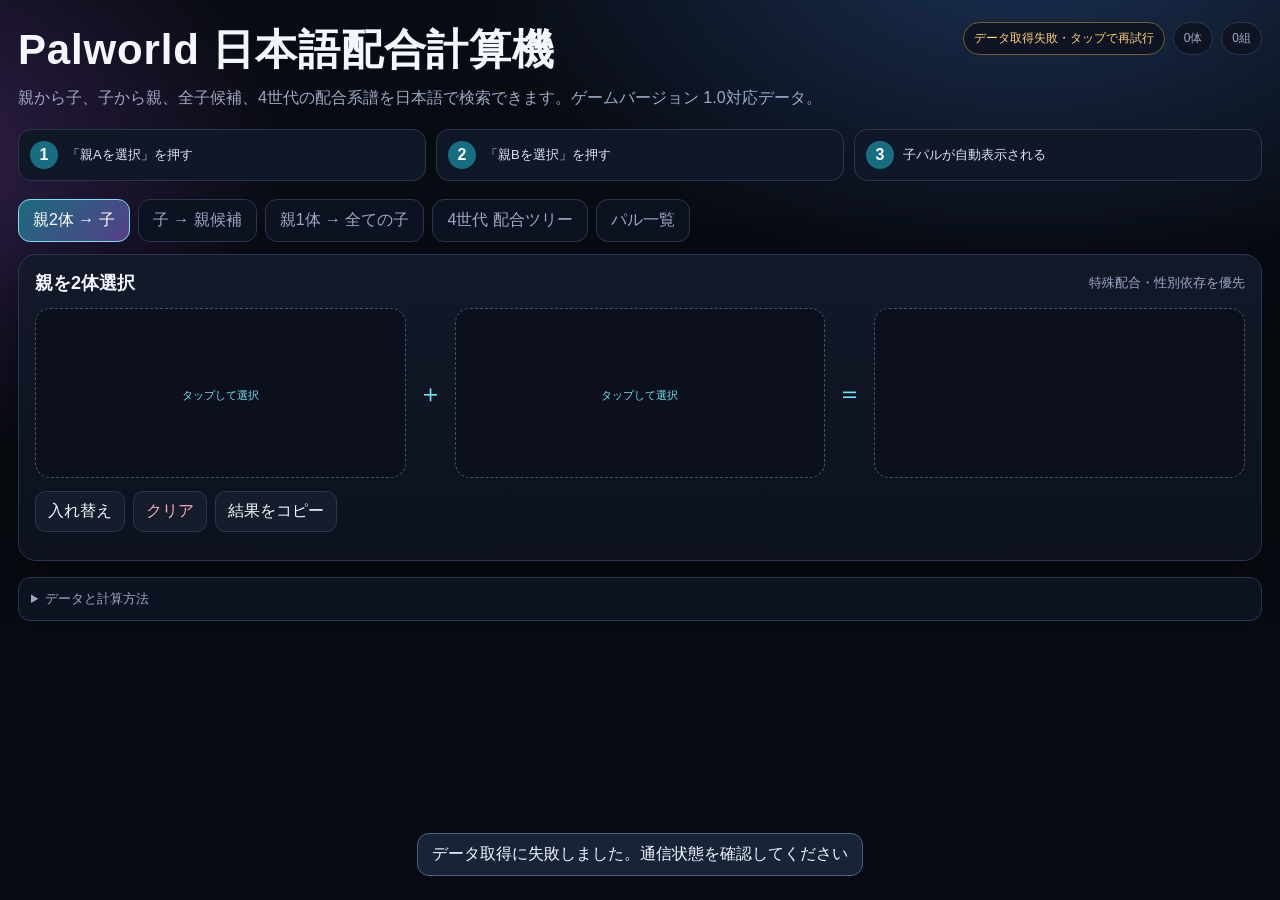
==== palworld/index.html @ c98ac023 "Force icon asset refresh and add image attribution" ====
<!doctype html>
<html lang="ja">
<head>
<meta charset="utf-8">
<meta name="viewport" content="width=device-width,initial-scale=1,viewport-fit=cover">
<meta name="color-scheme" content="dark">
<title>Palworld 日本語配合計算機 1.0</title>
<link rel="stylesheet" href="styles.css?v=20260716-icons1">
</head>
<body>
<div class="app">
<header class="hero">
 <div>
  <h1>Palworld 日本語配合計算機</h1>
  <p class="sub">親から子、子から親、全子候補、4世代の配合系譜を日本語で検索できます。ゲームバージョン 1.0対応データ。</p>
 </div>
 <div class="status">
  <span id="dataStatus" class="badge warn">データ読込中</span>
  <span id="palCount" class="badge">0体</span>
  <span id="comboCount" class="badge">0組</span>
 </div>
</header>
<section class="howto" aria-label="使い方">
  <div><b>1</b><span>「親Aを選択」を押す</span></div>
  <div><b>2</b><span>「親Bを選択」を押す</span></div>
  <div><b>3</b><span>子パルが自動表示される</span></div>
</section>

<nav class="tabs" id="tabs">
 <button data-tab="parents" class="active">親2体 → 子</button>
 <button data-tab="target">子 → 親候補</button>
 <button data-tab="offspring">親1体 → 全ての子</button>
 <button data-tab="tree">4世代 配合ツリー</button>
 <button data-tab="dex">パル一覧</button>
</nav>

<main>
<section id="view-parents" class="view panel">
 <div class="panel-title"><h2>親を2体選択</h2><small>特殊配合・性別依存を優先</small></div>
 <div class="equation">
  <button class="slot" id="parentA"></button><div class="op">＋</div>
  <button class="slot" id="parentB"></button><div class="op">＝</div>
  <div class="slot" id="childSlot"></div>
 </div>
 <div class="actions">
  <button class="action" id="swapParents">入れ替え</button>
  <button class="action danger" id="clearParents">クリア</button>
  <button class="action" id="copyParents">結果をコピー</button>
 </div>
 <div id="parentResults" class="results" style="margin-top:12px"></div>
</section>

<section id="view-target" class="view panel" hidden>
 <div class="panel-title"><h2>作りたいパルから親を逆引き</h2><small id="targetCount"></small></div>
 <div class="control-grid"><button id="targetPick" class="pick-button"></button></div>
 <div class="list-toolbar">
  <input id="targetFilter" placeholder="親の日本語名・英語名・図鑑番号で絞り込み">
  <select id="targetSort"><option value="no">図鑑番号順</option><option value="name">日本語名順</option><option value="power">配合値順</option></select>
 </div>
 <div id="targetResults" class="results"></div>
</section>

<section id="view-offspring" class="view panel" hidden>
 <div class="panel-title"><h2>1体の親から作れる子を一覧表示</h2><small id="offspringCount"></small></div>
 <div class="control-grid"><button id="singleParentPick" class="pick-button"></button></div>
 <div class="list-toolbar">
  <input id="offspringFilter" placeholder="相手または子の名前・番号で絞り込み">
  <select id="offspringSort"><option value="child">子の図鑑番号順</option><option value="partner">相手の図鑑番号順</option><option value="name">子の日本語名順</option></select>
 </div>
 <div id="offspringResults" class="results"></div>
</section>

<section id="view-tree" class="view panel" hidden>
 <div class="panel-title"><h2>4世代 配合系譜</h2><small>ドラッグ移動・ホイール／ピンチ拡大</small></div>
 <div class="tree-toolbar">
  <div class="seg"><button data-orient="result" class="active">結果起点</button><button data-orient="parent">親起点</button></div>
  <button id="treePick" class="action primary">起点パルを選択</button>
  <label>世代 <select id="treeDepth" class="field"><option>1</option><option>2</option><option>3</option><option selected>4</option></select></label>
  <button id="zoomOut" class="action">－</button><button id="zoomReset" class="action">100%</button><button id="zoomIn" class="action">＋</button>
 </div>
 <div class="tree-viewport" id="treeViewport"><div id="treeCanvas" class="tree-canvas"></div></div>
</section>

<section id="view-dex" class="view panel" hidden>
 <div class="panel-title"><h2>パル一覧</h2><small id="dexCount"></small></div>
 <div class="list-toolbar">
  <input id="dexSearch" placeholder="日本語名・英語名・図鑑番号で検索">
  <select id="dexSort"><option value="asc">図鑑番号 昇順</option><option value="desc">図鑑番号 降順</option><option value="jp">日本語名順</option><option value="power">配合値順</option></select>
  <select id="dexVariant"><option value="all">通常・亜種すべて</option><option value="base">通常種のみ</option><option value="variant">亜種のみ</option></select>
  <select id="dexElement"><option value="">全属性</option></select>
  <select id="dexWork"><option value="">全作業適性</option></select>
  <select id="dexWorkLevel"><option value="0">作業Lv指定なし</option><option value="1">Lv.1以上</option><option value="2">Lv.2以上</option><option value="3">Lv.3以上</option><option value="4">Lv.4以上</option><option value="5">Lv.5以上</option></select>
 </div>
 <div id="dexGrid" class="pal-grid"></div>
</section>

<details class="info-box info">
 <summary>データと計算方法</summary>
 <p>通常配合は、両親の配合値の平均に最も近いパルを返します。同種同士は同種、固有配合は通常計算より優先します。クレメーオ／フォレーナの組合せは親の性別で2通りの結果を表示します。</p>
 <p>起動時に2026年7月時点の公開ゲーム抽出データを取得します。取得に失敗した場合は、上部の「データ取得失敗」を押すと再試行できます。検索・計算はブラウザ内で行い、選択内容は外部へ送信しません。</p>
 <p>パル画像：<a href="https://github.com/tylercamp/palcalc/tree/8b7e2f779e47fddae16ddcb973e828ba20c02b80/PalCalc.UI/Resources/Pals" target="_blank" rel="noreferrer">PalCalc Resources/Pals</a>（MIT License）。</p>
</details>
</main>
</div>

<div class="modal" id="pickerModal">
 <div class="dialog" role="dialog" aria-modal="true" aria-label="パルを選択">
  <div class="dialog-head"><input id="pickerSearch" placeholder="日本語名・英語名・図鑑番号"><button id="pickerClose">閉じる</button></div>
  <div class="filters">
   <select id="pickerSort"><option value="asc">図鑑番号 昇順</option><option value="desc">図鑑番号 降順</option><option value="jp">日本語名順</option></select>
   <select id="pickerVariant"><option value="all">すべて</option><option value="base">通常種</option><option value="variant">亜種</option></select>
   <select id="pickerElement"><option value="">全属性</option></select>
   <select id="pickerWork"><option value="">全作業</option></select>
   <select id="pickerLevel"><option value="0">作業Lv指定なし</option><option value="1">Lv.1+</option><option value="2">Lv.2+</option><option value="3">Lv.3+</option><option value="4">Lv.4+</option><option value="5">Lv.5+</option></select>
  </div>
  <div id="pickerList" class="picker-list"></div>
 </div>
</div>
<div id="toast" class="toast"></div>

<script src="data.js?v=20260716-icons1" defer></script>
<script src="render.js?v=20260716-icons1" defer></script>
<script src="picker-tree.js?v=20260716-icons1" defer></script>
<script src="events.js?v=20260716-icons1" defer></script>
</body>
</html>
---- palworld/styles.css ----
:root{
  --bg:#080b12;--panel:#111624;--panel2:#171d2e;--line:#2b3550;
  --text:#f4f7ff;--muted:#9ca9c5;--accent:#75e4ff;--accent2:#a98cff;
  --good:#70e6a2;--warn:#ffd176;--bad:#ff7d96;--shadow:0 18px 50px #0007;
}
*{box-sizing:border-box}
html,body{margin:0;min-height:100%;background:
 radial-gradient(900px 540px at 80% -10%,#1b3155 0,#080b1200 62%),
 radial-gradient(700px 500px at -10% 25%,#352050 0,#080b1200 60%),var(--bg);
 color:var(--text);font-family:-apple-system,BlinkMacSystemFont,"Segoe UI","Noto Sans JP",sans-serif}
button,input,select{font:inherit}
button{cursor:pointer}
a{color:var(--accent)}
.app{max-width:1480px;margin:auto;padding:18px}
header.hero{display:flex;justify-content:space-between;align-items:flex-start;gap:18px;margin:4px 0 18px}
h1{font-size:clamp(24px,4vw,42px);margin:0;letter-spacing:.02em}
.sub{margin:7px 0 0;color:var(--muted);line-height:1.65}
.status{display:flex;gap:8px;flex-wrap:wrap;justify-content:flex-end}
.badge{border:1px solid var(--line);background:#0e1421;border-radius:999px;padding:7px 10px;color:var(--muted);font-size:12px}
.badge.ok{color:var(--good);border-color:#2f7655}.badge.warn{color:var(--warn);border-color:#755e2e}
.tabs{display:flex;gap:8px;overflow:auto;padding:4px 0 12px}
.tabs button,.seg button{white-space:nowrap;border:1px solid var(--line);background:#0d1220;color:var(--muted);border-radius:12px;padding:10px 14px}
.tabs button.active,.seg button.active{background:linear-gradient(135deg,#1c6b7d,#563f88);color:white;border-color:#7bdff0}
.panel{background:linear-gradient(180deg,#131a2aeb,#0d121feb);border:1px solid var(--line);border-radius:18px;padding:16px;box-shadow:var(--shadow);margin-bottom:16px}
.panel-title{display:flex;align-items:center;justify-content:space-between;gap:12px;margin-bottom:13px}
.panel-title h2{font-size:18px;margin:0}.panel-title small{color:var(--muted)}
.equation{display:grid;grid-template-columns:1fr auto 1fr auto 1fr;gap:12px;align-items:stretch}
.op{font-size:25px;color:var(--accent);align-self:center}
.slot{min-height:170px;border:1px dashed #455273;background:#0b101c;border-radius:15px;padding:15px;display:flex;flex-direction:column;align-items:center;justify-content:center;text-align:center;gap:7px}
button.slot{color:var(--text);width:100%}
.slot:hover{border-color:var(--accent);background:#111b2b}
.palmark{width:88px;height:88px;border-radius:20px;display:grid;place-items:center;overflow:hidden;position:relative;flex:0 0 auto;font-weight:800;font-size:18px;background:radial-gradient(circle at 50% 38%,#33415f,#111827 72%);border:1px solid #ffffff2b;box-shadow:0 8px 22px #0007}
.palmark.sm{width:64px;height:64px;border-radius:16px;font-size:12px}
.palmark img{width:100%;height:100%;object-fit:contain;display:block;padding:4px;filter:drop-shadow(0 5px 8px #0008)}
.palmark.sm img{padding:3px}
.palmark-fallback{width:100%;height:100%;place-items:center;background:linear-gradient(135deg,#226d83,#5e4087)}
.palmark-fallback:not([hidden]){display:grid}
.palmark.placeholder .palmark-fallback{display:grid}
.jpname{font-size:18px;font-weight:750}.enname{font-size:12px;color:var(--muted)}.no{font-size:12px;color:#c7d5f4}
.actions{display:flex;gap:8px;flex-wrap:wrap;margin-top:13px}
.action{border:1px solid var(--line);background:#151c2c;color:var(--text);border-radius:10px;padding:9px 12px}
.action.primary{background:#176d81;border-color:#55cbe1}.action.danger{color:#ffafbd}
.results{display:grid;gap:9px}
.result-row{display:grid;grid-template-columns:minmax(0,1fr) auto minmax(0,1fr) auto minmax(0,1fr);align-items:center;gap:8px;border:1px solid #29334b;background:#0d1320;border-radius:13px;padding:10px}
.pal-inline{display:flex;align-items:center;gap:10px;min-width:0}
.pal-inline strong{overflow:hidden;text-overflow:ellipsis;white-space:nowrap}
.arrow{color:var(--accent);font-weight:900}
.note{font-size:12px;color:var(--warn);grid-column:1/-1}
.empty{padding:24px;text-align:center;color:var(--muted);border:1px dashed var(--line);border-radius:12px}
.control-grid{display:grid;grid-template-columns:repeat(2,minmax(0,1fr));gap:12px}
.pick-button{width:100%;border:1px solid var(--line);background:#0d1320;color:var(--text);border-radius:13px;padding:12px;display:flex;align-items:center;gap:11px;text-align:left}
.pick-button:hover{border-color:var(--accent)}
.pick-button .grow{flex:1;min-width:0}.pick-button strong,.pick-button small{display:block;overflow:hidden;text-overflow:ellipsis;white-space:nowrap}.pick-button small{color:var(--muted)}
.list-toolbar{display:flex;gap:8px;align-items:center;flex-wrap:wrap;margin:12px 0}
.list-toolbar input,.list-toolbar select,.field{border:1px solid var(--line);background:#0a101b;color:var(--text);border-radius:10px;padding:10px}
.list-toolbar input{flex:1;min-width:180px}
.counter{color:var(--muted);font-size:13px}
.tree-toolbar{display:flex;align-items:center;gap:9px;flex-wrap:wrap;margin-bottom:10px}
.tree-viewport{height:620px;border:1px solid var(--line);border-radius:14px;background:
 linear-gradient(#18203555 1px,transparent 1px),linear-gradient(90deg,#18203555 1px,transparent 1px),#090e18;
 background-size:32px 32px;overflow:hidden;touch-action:none;position:relative}
.tree-canvas{position:absolute;left:50%;top:30px;transform-origin:0 0;min-width:max-content}
.tree-level{display:flex;justify-content:center;align-items:flex-start;gap:16px}
.tree-branch{display:flex;flex-direction:column;align-items:center;gap:12px}
.tree-children{display:flex;gap:16px;align-items:flex-start;position:relative}
.tree-children:before{content:"";position:absolute;left:25%;right:25%;top:-7px;border-top:1px solid #506080}
.tree-node{width:205px;border:1px solid #34415e;background:#111827ed;border-radius:13px;padding:9px;box-shadow:0 8px 22px #0008}
.tree-node .pal-inline{justify-content:center}
.tree-node .palmark.sm{width:54px;height:54px;border-radius:14px}
.tree-node .combo-nav{display:flex;justify-content:center;align-items:center;gap:5px;margin-top:7px}
.tree-node .combo-nav button{border:1px solid var(--line);background:#0a101b;color:white;border-radius:7px;padding:3px 7px}
.tree-node .combo-nav span{font-size:11px;color:var(--muted)}
.tree-edge{height:15px;border-left:1px solid #506080}
.pal-grid{display:grid;grid-template-columns:repeat(auto-fill,minmax(250px,1fr));gap:9px}
.pal-card{border:1px solid var(--line);background:#0d1320;border-radius:13px;padding:12px;display:flex;align-items:center;gap:12px;min-height:94px}
.tags{display:flex;gap:5px;flex-wrap:wrap;margin-top:5px}.tag{font-size:10px;padding:3px 6px;border-radius:999px;border:1px solid #3b4968;color:#b8c5e0}
.modal{position:fixed;inset:0;background:#000b;z-index:50;display:none;align-items:flex-end;justify-content:center;padding:12px}
.modal.open{display:flex}
.dialog{width:min(960px,100%);height:min(88vh,820px);background:#101624;border:1px solid #40506f;border-radius:20px;box-shadow:0 30px 90px #000;display:flex;flex-direction:column;overflow:hidden}
.dialog-head{padding:14px;border-bottom:1px solid var(--line);display:flex;gap:8px;align-items:center}
.dialog-head input{flex:1;border:1px solid var(--line);background:#080d17;color:white;border-radius:11px;padding:11px}
.dialog-head button{border:1px solid var(--line);background:#151d2d;color:white;border-radius:10px;padding:10px 13px}
.filters{padding:10px 14px;border-bottom:1px solid var(--line);display:grid;grid-template-columns:repeat(5,minmax(120px,1fr));gap:8px}
.filters select{border:1px solid var(--line);background:#0a101b;color:white;border-radius:9px;padding:8px}
.picker-list{overflow:auto;padding:10px;display:grid;grid-template-columns:repeat(auto-fill,minmax(230px,1fr));gap:7px}
.picker-item{border:1px solid #2c3750;background:#0c121e;color:white;border-radius:11px;padding:9px;display:flex;gap:10px;align-items:center;text-align:left;min-height:82px}
.picker-item:hover{border-color:var(--accent)}
.picker-item .palmark.sm{width:58px;height:58px}
.toast{position:fixed;left:50%;bottom:24px;transform:translateX(-50%) translateY(80px);opacity:0;z-index:100;background:#172337;border:1px solid #4d6386;border-radius:12px;padding:10px 14px;transition:.25s}
.toast.show{transform:translateX(-50%) translateY(0);opacity:1}
.info{color:var(--muted);font-size:13px;line-height:1.7}
details.info-box{border:1px solid var(--line);border-radius:12px;padding:10px 12px;background:#0d1320}
@media(max-width:800px){
 .app{padding:10px}.hero{flex-direction:column}.status{justify-content:flex-start}
 .equation{grid-template-columns:1fr}.op{transform:rotate(90deg);justify-self:center}
 .slot{min-height:150px}.control-grid{grid-template-columns:1fr}
 .result-row{grid-template-columns:1fr}.arrow{text-align:center}.note{grid-column:auto}
 .filters{grid-template-columns:1fr 1fr}.tree-viewport{height:540px}
 .pal-grid{grid-template-columns:1fr}.pal-card .palmark.sm{width:72px;height:72px}
}

.howto{display:grid;grid-template-columns:repeat(3,1fr);gap:10px;margin:0 0 14px}.howto>div{display:flex;align-items:center;gap:9px;background:#101827;border:1px solid var(--line);border-radius:13px;padding:11px}.howto b{width:28px;height:28px;border-radius:50%;display:grid;place-items:center;background:#176d81;color:white}.howto span{font-size:13px;color:#dbe5fa}@media(max-width:700px){.howto{grid-template-columns:1fr}}
.slot::after{content:"タップして選択";display:block;margin-top:4px;font-size:11px;color:var(--accent)}.slot#childSlot::after{content:""}
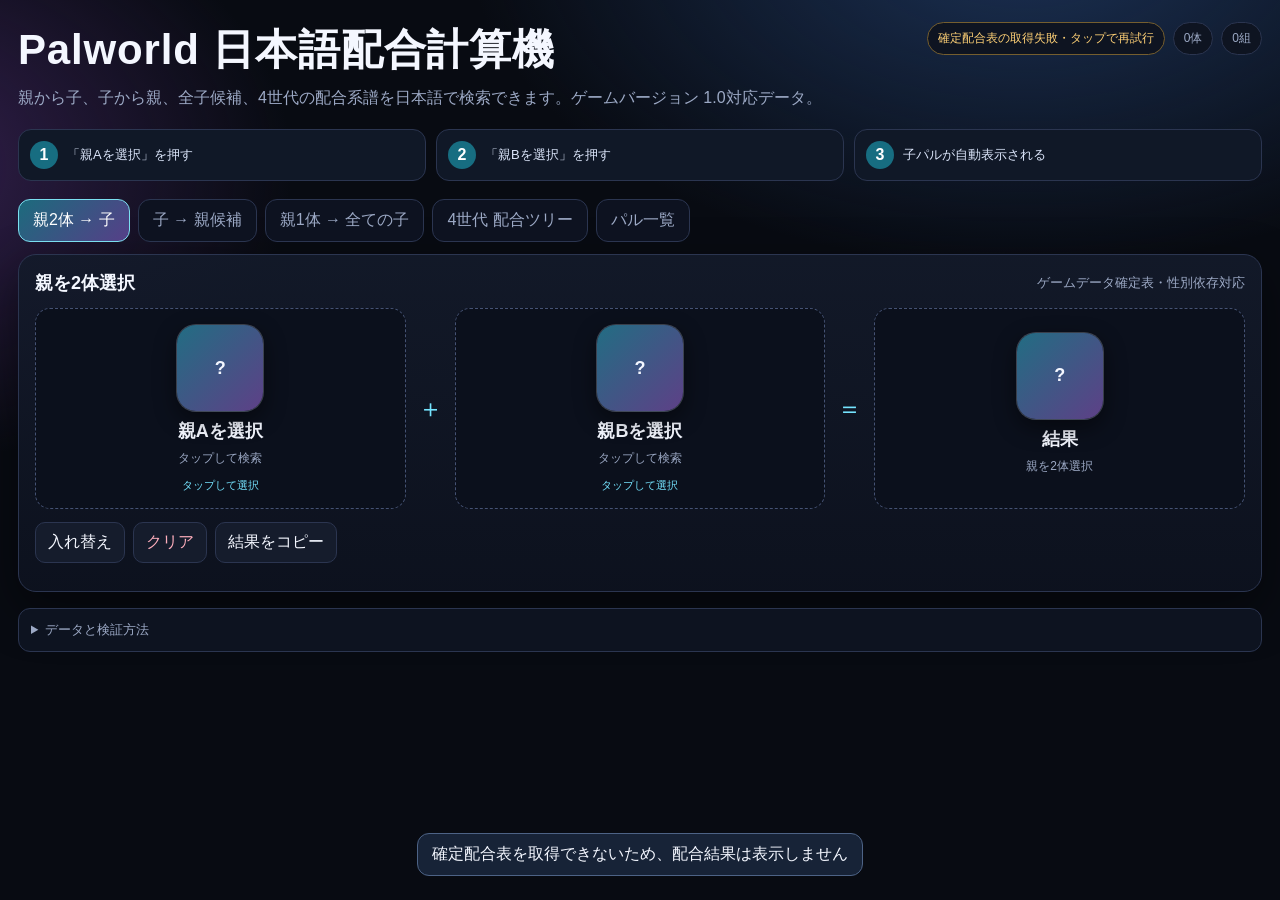
==== commit 3631b742: "Load authoritative breeding table and document validation" ====
--- a/palworld/index.html
+++ b/palworld/index.html
@@ -15,12 +15,12 @@
   <p class="sub">親から子、子から親、全子候補、4世代の配合系譜を日本語で検索できます。ゲームバージョン 1.0対応データ。</p>
  </div>
  <div class="status">
-  <span id="dataStatus" class="badge warn">データ読込中</span>
+  <span id="dataStatus" class="badge warn">確定配合表を読込中</span>
   <span id="palCount" class="badge">0体</span>
   <span id="comboCount" class="badge">0組</span>
  </div>
 </header>
-<section class="howto" aria-label="使い方">
+<section class="howto" aria-label="選択中機能の使い方" aria-live="polite">
   <div><b>1</b><span>「親Aを選択」を押す</span></div>
   <div><b>2</b><span>「親Bを選択」を押す</span></div>
   <div><b>3</b><span>子パルが自動表示される</span></div>
@@ -36,7 +36,7 @@
 
 <main>
 <section id="view-parents" class="view panel">
- <div class="panel-title"><h2>親を2体選択</h2><small>特殊配合・性別依存を優先</small></div>
+ <div class="panel-title"><h2>親を2体選択</h2><small>ゲームデータ確定表・性別依存対応</small></div>
  <div class="equation">
   <button class="slot" id="parentA"></button><div class="op">＋</div>
   <button class="slot" id="parentB"></button><div class="op">＝</div>
@@ -95,10 +95,10 @@
 </section>
 
 <details class="info-box info">
- <summary>データと計算方法</summary>
- <p>通常配合は、両親の配合値の平均に最も近いパルを返します。同種同士は同種、固有配合は通常計算より優先します。クレメーオ／フォレーナの組合せは親の性別で2通りの結果を表示します。</p>
- <p>起動時に2026年7月時点の公開ゲーム抽出データを取得します。取得に失敗した場合は、上部の「データ取得失敗」を押すと再試行できます。検索・計算はブラウザ内で行い、選択内容は外部へ送信しません。</p>
- <p>パル画像：<a href="https://github.com/tylercamp/palcalc/tree/8b7e2f779e47fddae16ddcb973e828ba20c02b80/PalCalc.UI/Resources/Pals" target="_blank" rel="noreferrer">PalCalc Resources/Pals</a>（MIT License）。</p>
+ <summary>データと検証方法</summary>
+ <p>配合結果は平均値から推測せず、PalCalcがPalworld 1.0のゲームデータから生成した全配合表をそのまま参照します。起動時に288体の全41,616ペアが揃っているか検査し、1組でも欠けている場合は配合結果を表示しません。</p>
+ <p>性別によって結果が変わる組合せは、該当する性別条件と2通りの結果を表示します。検索・並べ替え・ツリー構築はブラウザ内で行い、選択内容は外部へ送信しません。</p>
+ <p>配合表：<a href="https://github.com/tylercamp/palcalc/blob/8b7e2f779e47fddae16ddcb973e828ba20c02b80/PalCalc.Model/breeding.json" target="_blank" rel="noreferrer">PalCalc breeding.json</a>。パル画像：<a href="https://github.com/tylercamp/palcalc/tree/8b7e2f779e47fddae16ddcb973e828ba20c02b80/PalCalc.UI/Resources/Pals" target="_blank" rel="noreferrer">PalCalc Resources/Pals</a>（MIT License）。</p>
 </details>
 </main>
 </div>
@@ -118,9 +118,9 @@
 </div>
 <div id="toast" class="toast"></div>
 
-<script src="data.js?v=20260716-icons1" defer></script>
+<script src="data.js?v=20260716-authoritative1" defer></script>
 <script src="render.js?v=20260716-icons1" defer></script>
 <script src="picker-tree.js?v=20260716-icons1" defer></script>
-<script src="events.js?v=20260716-icons1" defer></script>
+<script src="events.js?v=20260716-howto1" defer></script>
 </body>
 </html>
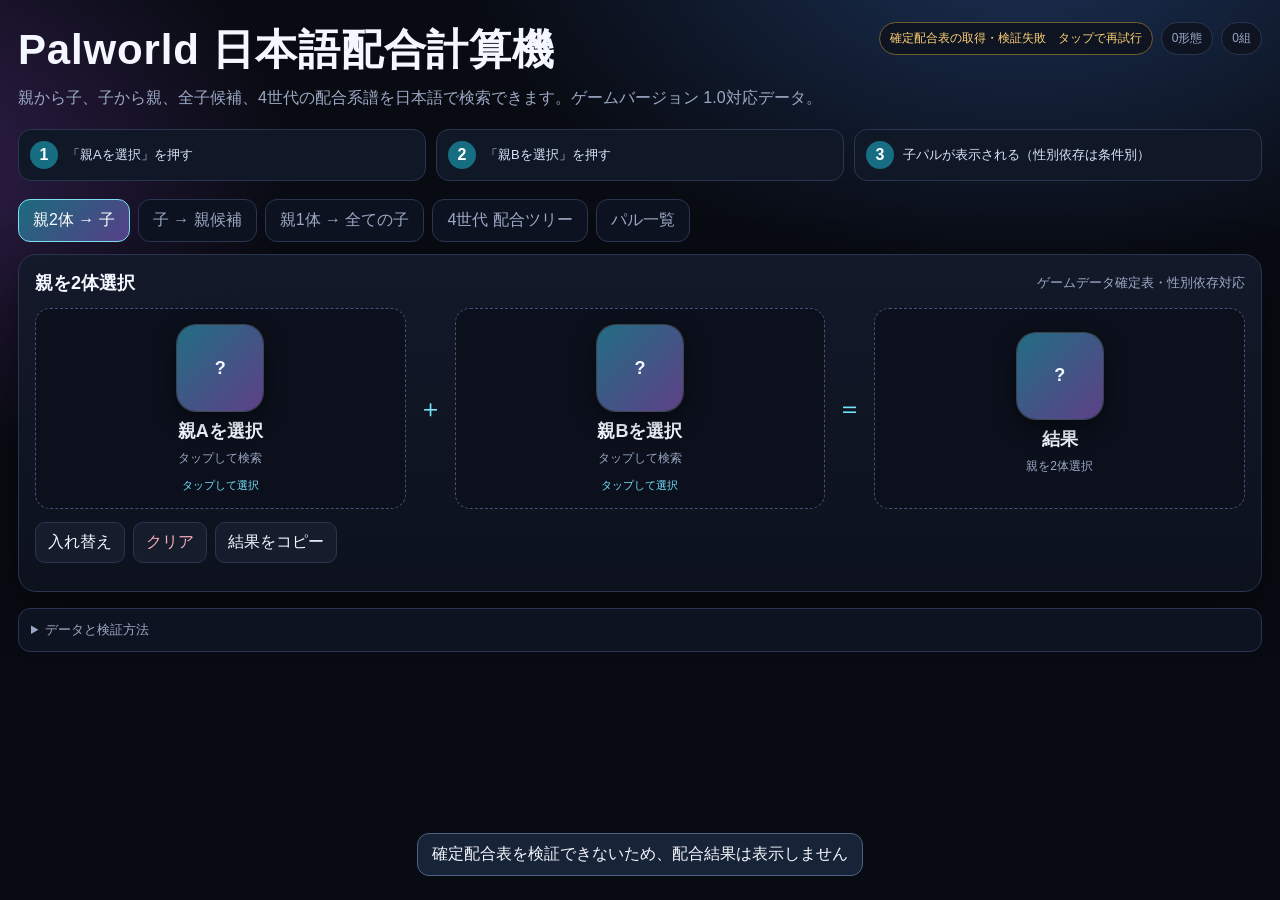
==== commit 5d4fbe88: "Clarify audited data scope and refresh assets" ====
--- a/palworld/index.html
+++ b/palworld/index.html
@@ -5,7 +5,7 @@
 <meta name="viewport" content="width=device-width,initial-scale=1,viewport-fit=cover">
 <meta name="color-scheme" content="dark">
 <title>Palworld 日本語配合計算機 1.0</title>
-<link rel="stylesheet" href="styles.css?v=20260716-icons1">
+<link rel="stylesheet" href="styles.css?v=20260716-auditfix1">
 </head>
 <body>
 <div class="app">
@@ -16,14 +16,14 @@
  </div>
  <div class="status">
   <span id="dataStatus" class="badge warn">確定配合表を読込中</span>
-  <span id="palCount" class="badge">0体</span>
+  <span id="palCount" class="badge">0形態</span>
   <span id="comboCount" class="badge">0組</span>
  </div>
 </header>
 <section class="howto" aria-label="選択中機能の使い方" aria-live="polite">
   <div><b>1</b><span>「親Aを選択」を押す</span></div>
   <div><b>2</b><span>「親Bを選択」を押す</span></div>
-  <div><b>3</b><span>子パルが自動表示される</span></div>
+  <div><b>3</b><span>子パルが表示される（性別依存は条件別）</span></div>
 </section>
 
 <nav class="tabs" id="tabs">
@@ -96,8 +96,8 @@
 
 <details class="info-box info">
  <summary>データと検証方法</summary>
- <p>配合結果は平均値から推測せず、PalCalcがPalworld 1.0のゲームデータから生成した全配合表をそのまま参照します。起動時に288体の全41,616ペアが揃っているか検査し、1組でも欠けている場合は配合結果を表示しません。</p>
- <p>性別によって結果が変わる組合せは、該当する性別条件と2通りの結果を表示します。検索・並べ替え・ツリー構築はブラウザ内で行い、選択内容は外部へ送信しません。</p>
+ <p>配合結果は平均値から推測せず、PalCalcがPalworld 1.0のゲームデータから生成した全配合表をそのまま参照します。図鑑対象287パルに花付きナエモチを別形態として加えた288形態について、全41,616ペアが揃っているか検査します。</p>
+ <p>配合結果、逆引き表、親1体からの全子一覧を相互検証し、欠落・重複・不正な性別条件が1件でもあれば配合機能を停止します。性別によって結果が変わる組合せは、代表1体ではなく条件別の全結果を表示します。</p>
  <p>配合表：<a href="https://github.com/tylercamp/palcalc/blob/8b7e2f779e47fddae16ddcb973e828ba20c02b80/PalCalc.Model/breeding.json" target="_blank" rel="noreferrer">PalCalc breeding.json</a>。パル画像：<a href="https://github.com/tylercamp/palcalc/tree/8b7e2f779e47fddae16ddcb973e828ba20c02b80/PalCalc.UI/Resources/Pals" target="_blank" rel="noreferrer">PalCalc Resources/Pals</a>（MIT License）。</p>
 </details>
 </main>
@@ -118,9 +118,9 @@
 </div>
 <div id="toast" class="toast"></div>
 
-<script src="data.js?v=20260716-authoritative1" defer></script>
-<script src="render.js?v=20260716-icons1" defer></script>
-<script src="picker-tree.js?v=20260716-icons1" defer></script>
-<script src="events.js?v=20260716-howto1" defer></script>
+<script src="data.js?v=20260716-auditfix1" defer></script>
+<script src="render.js?v=20260716-auditfix1" defer></script>
+<script src="picker-tree.js?v=20260716-auditfix1" defer></script>
+<script src="events.js?v=20260716-auditfix1" defer></script>
 </body>
-</html>+</html>
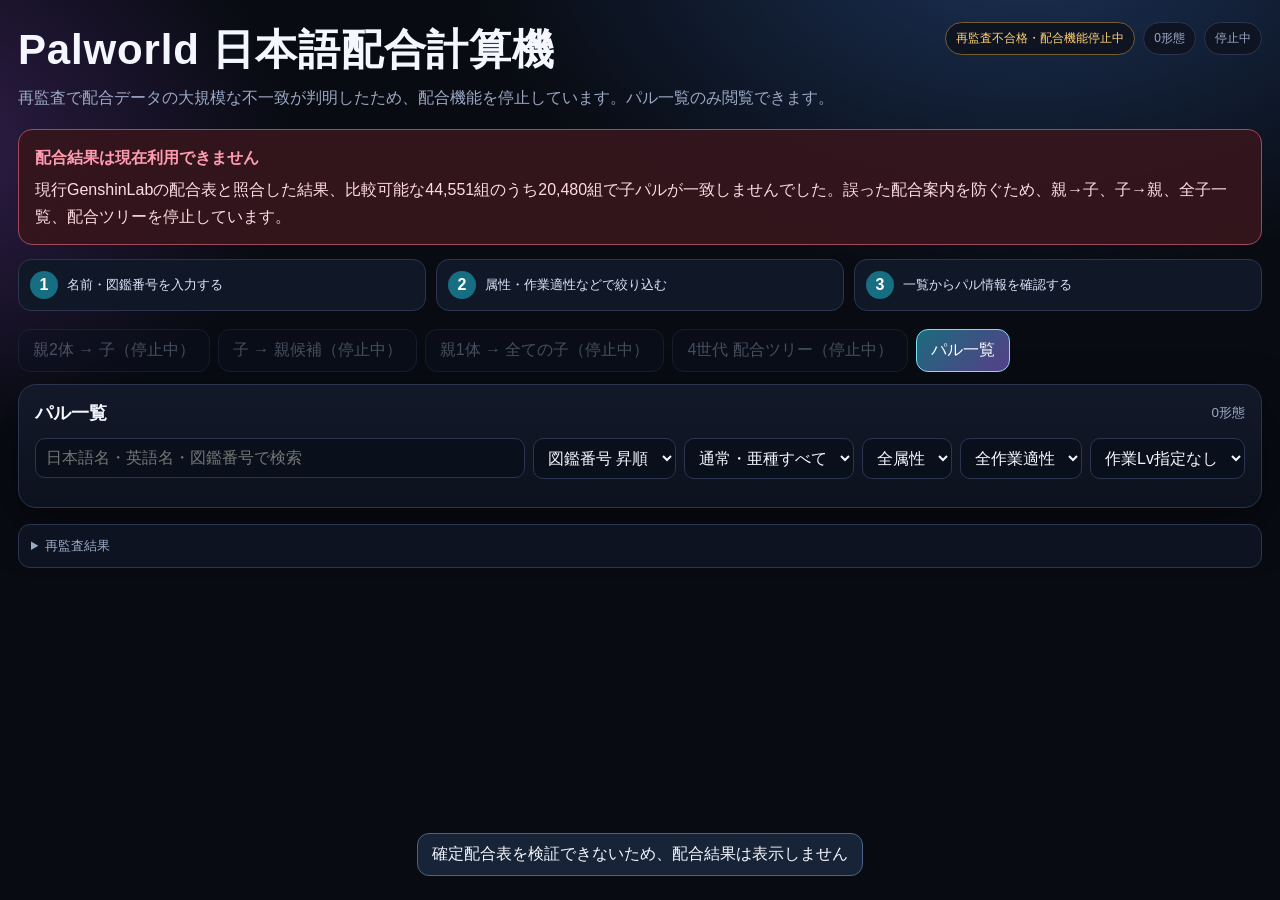
==== commit 49c2880b: "Fail closed after adversarial breeding audit" ====
--- a/palworld/index.html
+++ b/palworld/index.html
@@ -5,83 +5,71 @@
 <meta name="viewport" content="width=device-width,initial-scale=1,viewport-fit=cover">
 <meta name="color-scheme" content="dark">
 <title>Palworld 日本語配合計算機 1.0</title>
-<link rel="stylesheet" href="styles.css?v=20260716-auditfix1">
+<link rel="stylesheet" href="styles.css?v=20260716-auditblocked1">
+<style>
+.audit-stop{margin:0 0 14px;padding:14px 16px;border:1px solid #a6485c;border-radius:14px;background:#35151ded;color:#ffdce3;line-height:1.7}.audit-stop strong{display:block;margin-bottom:4px;color:#ff9caf}.tabs button:disabled{cursor:not-allowed;opacity:.42}.breeding-stopped{display:none!important}
+</style>
 </head>
 <body>
 <div class="app">
 <header class="hero">
  <div>
   <h1>Palworld 日本語配合計算機</h1>
-  <p class="sub">親から子、子から親、全子候補、4世代の配合系譜を日本語で検索できます。ゲームバージョン 1.0対応データ。</p>
+  <p class="sub">再監査で配合データの大規模な不一致が判明したため、配合機能を停止しています。パル一覧のみ閲覧できます。</p>
  </div>
  <div class="status">
-  <span id="dataStatus" class="badge warn">確定配合表を読込中</span>
+  <span id="dataStatus" class="badge warn">再監査不合格・配合機能停止中</span>
   <span id="palCount" class="badge">0形態</span>
-  <span id="comboCount" class="badge">0組</span>
+  <span id="comboCount" class="badge">停止中</span>
  </div>
 </header>
+<section class="audit-stop" role="alert">
+ <strong>配合結果は現在利用できません</strong>
+ 現行GenshinLabの配合表と照合した結果、比較可能な44,551組のうち20,480組で子パルが一致しませんでした。誤った配合案内を防ぐため、親→子、子→親、全子一覧、配合ツリーを停止しています。
+</section>
 <section class="howto" aria-label="選択中機能の使い方" aria-live="polite">
-  <div><b>1</b><span>「親Aを選択」を押す</span></div>
-  <div><b>2</b><span>「親Bを選択」を押す</span></div>
-  <div><b>3</b><span>子パルが表示される（性別依存は条件別）</span></div>
+  <div><b>1</b><span>名前・図鑑番号を入力する</span></div>
+  <div><b>2</b><span>属性・作業適性などで絞り込む</span></div>
+  <div><b>3</b><span>一覧からパル情報を確認する</span></div>
 </section>
 
 <nav class="tabs" id="tabs">
- <button data-tab="parents" class="active">親2体 → 子</button>
- <button data-tab="target">子 → 親候補</button>
- <button data-tab="offspring">親1体 → 全ての子</button>
- <button data-tab="tree">4世代 配合ツリー</button>
- <button data-tab="dex">パル一覧</button>
+ <button data-tab="parents" disabled>親2体 → 子（停止中）</button>
+ <button data-tab="target" disabled>子 → 親候補（停止中）</button>
+ <button data-tab="offspring" disabled>親1体 → 全ての子（停止中）</button>
+ <button data-tab="tree" disabled>4世代 配合ツリー（停止中）</button>
+ <button data-tab="dex" class="active">パル一覧</button>
 </nav>
 
 <main>
-<section id="view-parents" class="view panel">
- <div class="panel-title"><h2>親を2体選択</h2><small>ゲームデータ確定表・性別依存対応</small></div>
- <div class="equation">
-  <button class="slot" id="parentA"></button><div class="op">＋</div>
-  <button class="slot" id="parentB"></button><div class="op">＝</div>
-  <div class="slot" id="childSlot"></div>
- </div>
- <div class="actions">
-  <button class="action" id="swapParents">入れ替え</button>
-  <button class="action danger" id="clearParents">クリア</button>
-  <button class="action" id="copyParents">結果をコピー</button>
- </div>
+<section id="view-parents" class="view panel breeding-stopped" hidden>
+ <div class="panel-title"><h2>親を2体選択</h2></div>
+ <div class="equation"><button class="slot" id="parentA"></button><div class="op">＋</div><button class="slot" id="parentB"></button><div class="op">＝</div><div class="slot" id="childSlot"></div></div>
+ <div class="actions"><button class="action" id="swapParents">入れ替え</button><button class="action danger" id="clearParents">クリア</button><button class="action" id="copyParents">結果をコピー</button></div>
  <div id="parentResults" class="results" style="margin-top:12px"></div>
 </section>
 
-<section id="view-target" class="view panel" hidden>
+<section id="view-target" class="view panel breeding-stopped" hidden>
  <div class="panel-title"><h2>作りたいパルから親を逆引き</h2><small id="targetCount"></small></div>
  <div class="control-grid"><button id="targetPick" class="pick-button"></button></div>
- <div class="list-toolbar">
-  <input id="targetFilter" placeholder="親の日本語名・英語名・図鑑番号で絞り込み">
-  <select id="targetSort"><option value="no">図鑑番号順</option><option value="name">日本語名順</option><option value="power">配合値順</option></select>
- </div>
+ <div class="list-toolbar"><input id="targetFilter" placeholder="親の日本語名・英語名・図鑑番号で絞り込み"><select id="targetSort"><option value="no">図鑑番号順</option><option value="name">日本語名順</option><option value="power">配合値順</option></select></div>
  <div id="targetResults" class="results"></div>
 </section>
 
-<section id="view-offspring" class="view panel" hidden>
+<section id="view-offspring" class="view panel breeding-stopped" hidden>
  <div class="panel-title"><h2>1体の親から作れる子を一覧表示</h2><small id="offspringCount"></small></div>
  <div class="control-grid"><button id="singleParentPick" class="pick-button"></button></div>
- <div class="list-toolbar">
-  <input id="offspringFilter" placeholder="相手または子の名前・番号で絞り込み">
-  <select id="offspringSort"><option value="child">子の図鑑番号順</option><option value="partner">相手の図鑑番号順</option><option value="name">子の日本語名順</option></select>
- </div>
+ <div class="list-toolbar"><input id="offspringFilter" placeholder="相手または子の名前・番号で絞り込み"><select id="offspringSort"><option value="child">子の図鑑番号順</option><option value="partner">相手の図鑑番号順</option><option value="name">子の日本語名順</option></select></div>
  <div id="offspringResults" class="results"></div>
 </section>
 
-<section id="view-tree" class="view panel" hidden>
- <div class="panel-title"><h2>4世代 配合系譜</h2><small>ドラッグ移動・ホイール／ピンチ拡大</small></div>
- <div class="tree-toolbar">
-  <div class="seg"><button data-orient="result" class="active">結果起点</button><button data-orient="parent">親起点</button></div>
-  <button id="treePick" class="action primary">起点パルを選択</button>
-  <label>世代 <select id="treeDepth" class="field"><option>1</option><option>2</option><option>3</option><option selected>4</option></select></label>
-  <button id="zoomOut" class="action">－</button><button id="zoomReset" class="action">100%</button><button id="zoomIn" class="action">＋</button>
- </div>
+<section id="view-tree" class="view panel breeding-stopped" hidden>
+ <div class="panel-title"><h2>4世代 配合系譜</h2></div>
+ <div class="tree-toolbar"><div class="seg"><button data-orient="result" class="active">結果起点</button><button data-orient="parent">親起点</button></div><button id="treePick" class="action primary">起点パルを選択</button><label>世代 <select id="treeDepth" class="field"><option>1</option><option>2</option><option>3</option><option selected>4</option></select></label><button id="zoomOut" class="action">－</button><button id="zoomReset" class="action">100%</button><button id="zoomIn" class="action">＋</button></div>
  <div class="tree-viewport" id="treeViewport"><div id="treeCanvas" class="tree-canvas"></div></div>
 </section>
 
-<section id="view-dex" class="view panel" hidden>
+<section id="view-dex" class="view panel">
  <div class="panel-title"><h2>パル一覧</h2><small id="dexCount"></small></div>
  <div class="list-toolbar">
   <input id="dexSearch" placeholder="日本語名・英語名・図鑑番号で検索">
@@ -95,10 +83,9 @@
 </section>
 
 <details class="info-box info">
- <summary>データと検証方法</summary>
- <p>配合結果は平均値から推測せず、PalCalcがPalworld 1.0のゲームデータから生成した全配合表をそのまま参照します。図鑑対象287パルに花付きナエモチを別形態として加えた288形態について、全41,616ペアが揃っているか検査します。</p>
- <p>配合結果、逆引き表、親1体からの全子一覧を相互検証し、欠落・重複・不正な性別条件が1件でもあれば配合機能を停止します。性別によって結果が変わる組合せは、代表1体ではなく条件別の全結果を表示します。</p>
- <p>配合表：<a href="https://github.com/tylercamp/palcalc/blob/8b7e2f779e47fddae16ddcb973e828ba20c02b80/PalCalc.Model/breeding.json" target="_blank" rel="noreferrer">PalCalc breeding.json</a>。パル画像：<a href="https://github.com/tylercamp/palcalc/tree/8b7e2f779e47fddae16ddcb973e828ba20c02b80/PalCalc.UI/Resources/Pals" target="_blank" rel="noreferrer">PalCalc Resources/Pals</a>（MIT License）。</p>
+ <summary>再監査結果</summary>
+ <p>従来版が参照したPalCalc表は内部では整合していましたが、ターゲットであるGenshinLabの現行1.0配合表とは対象形態と配合結果の両方が一致しませんでした。</p>
+ <p>修正版ではGenshinLabの現行manifestとbreeding_lookupを基準に全組合せを再構築し、別データ源・既知例・ブラウザ操作を含む再検証が完了するまで配合機能を再開しません。</p>
 </details>
 </main>
 </div>
@@ -106,21 +93,28 @@
 <div class="modal" id="pickerModal">
  <div class="dialog" role="dialog" aria-modal="true" aria-label="パルを選択">
   <div class="dialog-head"><input id="pickerSearch" placeholder="日本語名・英語名・図鑑番号"><button id="pickerClose">閉じる</button></div>
-  <div class="filters">
-   <select id="pickerSort"><option value="asc">図鑑番号 昇順</option><option value="desc">図鑑番号 降順</option><option value="jp">日本語名順</option></select>
-   <select id="pickerVariant"><option value="all">すべて</option><option value="base">通常種</option><option value="variant">亜種</option></select>
-   <select id="pickerElement"><option value="">全属性</option></select>
-   <select id="pickerWork"><option value="">全作業</option></select>
-   <select id="pickerLevel"><option value="0">作業Lv指定なし</option><option value="1">Lv.1+</option><option value="2">Lv.2+</option><option value="3">Lv.3+</option><option value="4">Lv.4+</option><option value="5">Lv.5+</option></select>
-  </div>
+  <div class="filters"><select id="pickerSort"><option value="asc">図鑑番号 昇順</option><option value="desc">図鑑番号 降順</option><option value="jp">日本語名順</option></select><select id="pickerVariant"><option value="all">すべて</option><option value="base">通常種</option><option value="variant">亜種</option></select><select id="pickerElement"><option value="">全属性</option></select><select id="pickerWork"><option value="">全作業</option></select><select id="pickerLevel"><option value="0">作業Lv指定なし</option><option value="1">Lv.1+</option><option value="2">Lv.2+</option><option value="3">Lv.3+</option><option value="4">Lv.4+</option><option value="5">Lv.5+</option></select></div>
   <div id="pickerList" class="picker-list"></div>
  </div>
 </div>
 <div id="toast" class="toast"></div>
 
-<script src="data.js?v=20260716-auditfix1" defer></script>
-<script src="render.js?v=20260716-auditfix1" defer></script>
-<script src="picker-tree.js?v=20260716-auditfix1" defer></script>
-<script src="events.js?v=20260716-auditfix1" defer></script>
+<script src="data.js?v=20260716-auditblocked1" defer></script>
+<script src="render.js?v=20260716-auditblocked1" defer></script>
+<script src="picker-tree.js?v=20260716-auditblocked1" defer></script>
+<script src="events.js?v=20260716-auditblocked1" defer></script>
+<script>
+document.addEventListener('DOMContentLoaded',()=>{
+ const status=document.getElementById('dataStatus');
+ const combos=document.getElementById('comboCount');
+ const enforce=()=>{
+  if(status&&status.textContent!=='再監査不合格・配合機能停止中'){status.textContent='再監査不合格・配合機能停止中';status.className='badge warn'}
+  if(combos&&combos.textContent!=='停止中')combos.textContent='停止中';
+  if(typeof updateHowto==='function')updateHowto('dex');
+ };
+ enforce();
+ if(status)new MutationObserver(enforce).observe(status,{childList:true,subtree:true});
+});
+</script>
 </body>
 </html>
--- a/palworld/styles.css
+++ b/palworld/styles.css
@@ -70,6 +70,8 @@
 .tree-node .combo-nav{display:flex;justify-content:center;align-items:center;gap:5px;margin-top:7px}
 .tree-node .combo-nav button{border:1px solid var(--line);background:#0a101b;color:white;border-radius:7px;padding:3px 7px}
 .tree-node .combo-nav span{font-size:11px;color:var(--muted)}
+.tree-gender{margin:6px auto 0;width:max-content;max-width:100%;padding:3px 8px;border-radius:999px;background:#2d2140;border:1px solid #72569a;color:#eadcff;font-size:11px;font-weight:700}
+.tree-condition{margin-top:6px;padding:6px 7px;border-radius:8px;background:#3a2c12;border:1px solid #735d28;color:var(--warn);font-size:10px;line-height:1.4;text-align:center}
 .tree-edge{height:15px;border-left:1px solid #506080}
 .pal-grid{display:grid;grid-template-columns:repeat(auto-fill,minmax(250px,1fr));gap:9px}
 .pal-card{border:1px solid var(--line);background:#0d1320;border-radius:13px;padding:12px;display:flex;align-items:center;gap:12px;min-height:94px}
@@ -100,4 +102,4 @@
 }
 
 .howto{display:grid;grid-template-columns:repeat(3,1fr);gap:10px;margin:0 0 14px}.howto>div{display:flex;align-items:center;gap:9px;background:#101827;border:1px solid var(--line);border-radius:13px;padding:11px}.howto b{width:28px;height:28px;border-radius:50%;display:grid;place-items:center;background:#176d81;color:white}.howto span{font-size:13px;color:#dbe5fa}@media(max-width:700px){.howto{grid-template-columns:1fr}}
-.slot::after{content:"タップして選択";display:block;margin-top:4px;font-size:11px;color:var(--accent)}.slot#childSlot::after{content:""}+.slot::after{content:"タップして選択";display:block;margin-top:4px;font-size:11px;color:var(--accent)}.slot#childSlot::after{content:""}
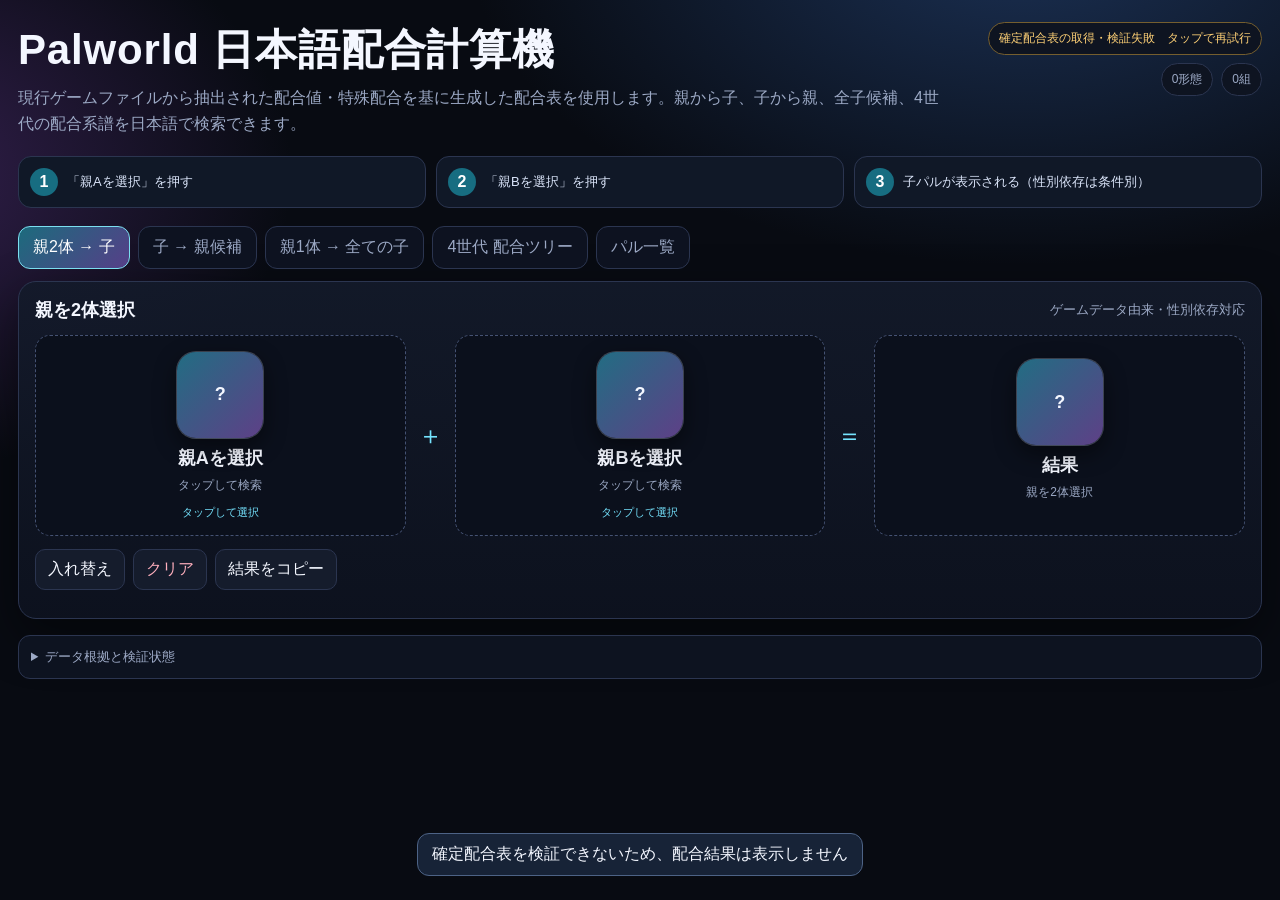
==== commit 5f0910b8: "Restore game-data-derived breeding calculator" ====
--- a/palworld/index.html
+++ b/palworld/index.html
@@ -5,71 +5,83 @@
 <meta name="viewport" content="width=device-width,initial-scale=1,viewport-fit=cover">
 <meta name="color-scheme" content="dark">
 <title>Palworld 日本語配合計算機 1.0</title>
-<link rel="stylesheet" href="styles.css?v=20260716-auditblocked1">
-<style>
-.audit-stop{margin:0 0 14px;padding:14px 16px;border:1px solid #a6485c;border-radius:14px;background:#35151ded;color:#ffdce3;line-height:1.7}.audit-stop strong{display:block;margin-bottom:4px;color:#ff9caf}.tabs button:disabled{cursor:not-allowed;opacity:.42}.breeding-stopped{display:none!important}
-</style>
+<link rel="stylesheet" href="styles.css?v=20260716-gamedata1">
 </head>
 <body>
 <div class="app">
 <header class="hero">
  <div>
   <h1>Palworld 日本語配合計算機</h1>
-  <p class="sub">再監査で配合データの大規模な不一致が判明したため、配合機能を停止しています。パル一覧のみ閲覧できます。</p>
+  <p class="sub">現行ゲームファイルから抽出された配合値・特殊配合を基に生成した配合表を使用します。親から子、子から親、全子候補、4世代の配合系譜を日本語で検索できます。</p>
  </div>
  <div class="status">
-  <span id="dataStatus" class="badge warn">再監査不合格・配合機能停止中</span>
+  <span id="dataStatus" class="badge warn">ゲームデータ由来配合表を読込中</span>
   <span id="palCount" class="badge">0形態</span>
-  <span id="comboCount" class="badge">停止中</span>
+  <span id="comboCount" class="badge">0組</span>
  </div>
 </header>
-<section class="audit-stop" role="alert">
- <strong>配合結果は現在利用できません</strong>
- 現行GenshinLabの配合表と照合した結果、比較可能な44,551組のうち20,480組で子パルが一致しませんでした。誤った配合案内を防ぐため、親→子、子→親、全子一覧、配合ツリーを停止しています。
-</section>
 <section class="howto" aria-label="選択中機能の使い方" aria-live="polite">
-  <div><b>1</b><span>名前・図鑑番号を入力する</span></div>
-  <div><b>2</b><span>属性・作業適性などで絞り込む</span></div>
-  <div><b>3</b><span>一覧からパル情報を確認する</span></div>
+  <div><b>1</b><span>「親Aを選択」を押す</span></div>
+  <div><b>2</b><span>「親Bを選択」を押す</span></div>
+  <div><b>3</b><span>子パルが表示される（性別依存は条件別）</span></div>
 </section>
 
 <nav class="tabs" id="tabs">
- <button data-tab="parents" disabled>親2体 → 子（停止中）</button>
- <button data-tab="target" disabled>子 → 親候補（停止中）</button>
- <button data-tab="offspring" disabled>親1体 → 全ての子（停止中）</button>
- <button data-tab="tree" disabled>4世代 配合ツリー（停止中）</button>
- <button data-tab="dex" class="active">パル一覧</button>
+ <button data-tab="parents" class="active">親2体 → 子</button>
+ <button data-tab="target">子 → 親候補</button>
+ <button data-tab="offspring">親1体 → 全ての子</button>
+ <button data-tab="tree">4世代 配合ツリー</button>
+ <button data-tab="dex">パル一覧</button>
 </nav>
 
 <main>
-<section id="view-parents" class="view panel breeding-stopped" hidden>
- <div class="panel-title"><h2>親を2体選択</h2></div>
- <div class="equation"><button class="slot" id="parentA"></button><div class="op">＋</div><button class="slot" id="parentB"></button><div class="op">＝</div><div class="slot" id="childSlot"></div></div>
- <div class="actions"><button class="action" id="swapParents">入れ替え</button><button class="action danger" id="clearParents">クリア</button><button class="action" id="copyParents">結果をコピー</button></div>
+<section id="view-parents" class="view panel">
+ <div class="panel-title"><h2>親を2体選択</h2><small>ゲームデータ由来・性別依存対応</small></div>
+ <div class="equation">
+  <button class="slot" id="parentA"></button><div class="op">＋</div>
+  <button class="slot" id="parentB"></button><div class="op">＝</div>
+  <div class="slot" id="childSlot"></div>
+ </div>
+ <div class="actions">
+  <button class="action" id="swapParents">入れ替え</button>
+  <button class="action danger" id="clearParents">クリア</button>
+  <button class="action" id="copyParents">結果をコピー</button>
+ </div>
  <div id="parentResults" class="results" style="margin-top:12px"></div>
 </section>
 
-<section id="view-target" class="view panel breeding-stopped" hidden>
+<section id="view-target" class="view panel" hidden>
  <div class="panel-title"><h2>作りたいパルから親を逆引き</h2><small id="targetCount"></small></div>
  <div class="control-grid"><button id="targetPick" class="pick-button"></button></div>
- <div class="list-toolbar"><input id="targetFilter" placeholder="親の日本語名・英語名・図鑑番号で絞り込み"><select id="targetSort"><option value="no">図鑑番号順</option><option value="name">日本語名順</option><option value="power">配合値順</option></select></div>
+ <div class="list-toolbar">
+  <input id="targetFilter" placeholder="親の日本語名・英語名・図鑑番号で絞り込み">
+  <select id="targetSort"><option value="no">図鑑番号順</option><option value="name">日本語名順</option><option value="power">配合値順</option></select>
+ </div>
  <div id="targetResults" class="results"></div>
 </section>
 
-<section id="view-offspring" class="view panel breeding-stopped" hidden>
+<section id="view-offspring" class="view panel" hidden>
  <div class="panel-title"><h2>1体の親から作れる子を一覧表示</h2><small id="offspringCount"></small></div>
  <div class="control-grid"><button id="singleParentPick" class="pick-button"></button></div>
- <div class="list-toolbar"><input id="offspringFilter" placeholder="相手または子の名前・番号で絞り込み"><select id="offspringSort"><option value="child">子の図鑑番号順</option><option value="partner">相手の図鑑番号順</option><option value="name">子の日本語名順</option></select></div>
+ <div class="list-toolbar">
+  <input id="offspringFilter" placeholder="相手または子の名前・番号で絞り込み">
+  <select id="offspringSort"><option value="child">子の図鑑番号順</option><option value="partner">相手の図鑑番号順</option><option value="name">子の日本語名順</option></select>
+ </div>
  <div id="offspringResults" class="results"></div>
 </section>
 
-<section id="view-tree" class="view panel breeding-stopped" hidden>
- <div class="panel-title"><h2>4世代 配合系譜</h2></div>
- <div class="tree-toolbar"><div class="seg"><button data-orient="result" class="active">結果起点</button><button data-orient="parent">親起点</button></div><button id="treePick" class="action primary">起点パルを選択</button><label>世代 <select id="treeDepth" class="field"><option>1</option><option>2</option><option>3</option><option selected>4</option></select></label><button id="zoomOut" class="action">－</button><button id="zoomReset" class="action">100%</button><button id="zoomIn" class="action">＋</button></div>
+<section id="view-tree" class="view panel" hidden>
+ <div class="panel-title"><h2>4世代 配合系譜</h2><small>ドラッグ移動・ホイール／ピンチ拡大</small></div>
+ <div class="tree-toolbar">
+  <div class="seg"><button data-orient="result" class="active">結果起点</button><button data-orient="parent">親起点</button></div>
+  <button id="treePick" class="action primary">起点パルを選択</button>
+  <label>世代 <select id="treeDepth" class="field"><option>1</option><option>2</option><option>3</option><option selected>4</option></select></label>
+  <button id="zoomOut" class="action">－</button><button id="zoomReset" class="action">100%</button><button id="zoomIn" class="action">＋</button>
+ </div>
  <div class="tree-viewport" id="treeViewport"><div id="treeCanvas" class="tree-canvas"></div></div>
 </section>
 
-<section id="view-dex" class="view panel">
+<section id="view-dex" class="view panel" hidden>
  <div class="panel-title"><h2>パル一覧</h2><small id="dexCount"></small></div>
  <div class="list-toolbar">
   <input id="dexSearch" placeholder="日本語名・英語名・図鑑番号で検索">
@@ -83,9 +95,11 @@
 </section>
 
 <details class="info-box info">
- <summary>再監査結果</summary>
- <p>従来版が参照したPalCalc表は内部では整合していましたが、ターゲットであるGenshinLabの現行1.0配合表とは対象形態と配合結果の両方が一致しませんでした。</p>
- <p>修正版ではGenshinLabの現行manifestとbreeding_lookupを基準に全組合せを再構築し、別データ源・既知例・ブラウザ操作を含む再検証が完了するまで配合機能を再開しません。</p>
+ <summary>データ根拠と検証状態</summary>
+ <p>配合結果はGenshinLabとの一致を正解条件にせず、PalCalcが現行PalworldのPAKから抽出した配合値、同率時優先順位、特殊配合データを基に生成した全配合表を参照します。</p>
+ <p>288形態について全41,616ペアの存在、重複、逆引き、親1体からの全子一覧、性別依存結果を起動時に検査します。1件でも欠落や不整合があれば、配合結果を表示しません。</p>
+ <p>GenshinLabとは多数の結果差がありますが、第三者サイトとの不一致だけでは誤りと判定しません。一方、現行ゲーム内で実際に生成された卵との全件照合は未完了であり、この表をPocketpair公式の完全配合表とは表示しません。</p>
+ <p>配合表：<a href="https://github.com/tylercamp/palcalc/blob/8b7e2f779e47fddae16ddcb973e828ba20c02b80/PalCalc.Model/breeding.json" target="_blank" rel="noreferrer">PalCalc breeding.json</a>。生成処理：<a href="https://github.com/tylercamp/palcalc/blob/8b7e2f779e47fddae16ddcb973e828ba20c02b80/PalCalc.GenDB/PalBreedingCalculator.cs" target="_blank" rel="noreferrer">PalBreedingCalculator.cs</a>。パル画像：<a href="https://github.com/tylercamp/palcalc/tree/8b7e2f779e47fddae16ddcb973e828ba20c02b80/PalCalc.UI/Resources/Pals" target="_blank" rel="noreferrer">PalCalc Resources/Pals</a>（MIT License）。</p>
 </details>
 </main>
 </div>
@@ -93,28 +107,21 @@
 <div class="modal" id="pickerModal">
  <div class="dialog" role="dialog" aria-modal="true" aria-label="パルを選択">
   <div class="dialog-head"><input id="pickerSearch" placeholder="日本語名・英語名・図鑑番号"><button id="pickerClose">閉じる</button></div>
-  <div class="filters"><select id="pickerSort"><option value="asc">図鑑番号 昇順</option><option value="desc">図鑑番号 降順</option><option value="jp">日本語名順</option></select><select id="pickerVariant"><option value="all">すべて</option><option value="base">通常種</option><option value="variant">亜種</option></select><select id="pickerElement"><option value="">全属性</option></select><select id="pickerWork"><option value="">全作業</option></select><select id="pickerLevel"><option value="0">作業Lv指定なし</option><option value="1">Lv.1+</option><option value="2">Lv.2+</option><option value="3">Lv.3+</option><option value="4">Lv.4+</option><option value="5">Lv.5+</option></select></div>
+  <div class="filters">
+   <select id="pickerSort"><option value="asc">図鑑番号 昇順</option><option value="desc">図鑑番号 降順</option><option value="jp">日本語名順</option></select>
+   <select id="pickerVariant"><option value="all">すべて</option><option value="base">通常種</option><option value="variant">亜種</option></select>
+   <select id="pickerElement"><option value="">全属性</option></select>
+   <select id="pickerWork"><option value="">全作業</option></select>
+   <select id="pickerLevel"><option value="0">作業Lv指定なし</option><option value="1">Lv.1+</option><option value="2">Lv.2+</option><option value="3">Lv.3+</option><option value="4">Lv.4+</option><option value="5">Lv.5+</option></select>
+  </div>
   <div id="pickerList" class="picker-list"></div>
  </div>
 </div>
 <div id="toast" class="toast"></div>
 
-<script src="data.js?v=20260716-auditblocked1" defer></script>
-<script src="render.js?v=20260716-auditblocked1" defer></script>
-<script src="picker-tree.js?v=20260716-auditblocked1" defer></script>
-<script src="events.js?v=20260716-auditblocked1" defer></script>
-<script>
-document.addEventListener('DOMContentLoaded',()=>{
- const status=document.getElementById('dataStatus');
- const combos=document.getElementById('comboCount');
- const enforce=()=>{
-  if(status&&status.textContent!=='再監査不合格・配合機能停止中'){status.textContent='再監査不合格・配合機能停止中';status.className='badge warn'}
-  if(combos&&combos.textContent!=='停止中')combos.textContent='停止中';
-  if(typeof updateHowto==='function')updateHowto('dex');
- };
- enforce();
- if(status)new MutationObserver(enforce).observe(status,{childList:true,subtree:true});
-});
-</script>
+<script src="data.js?v=20260716-gamedata1" defer></script>
+<script src="render.js?v=20260716-gamedata1" defer></script>
+<script src="picker-tree.js?v=20260716-gamedata1" defer></script>
+<script src="events.js?v=20260716-gamedata1" defer></script>
 </body>
-</html>
+</html>
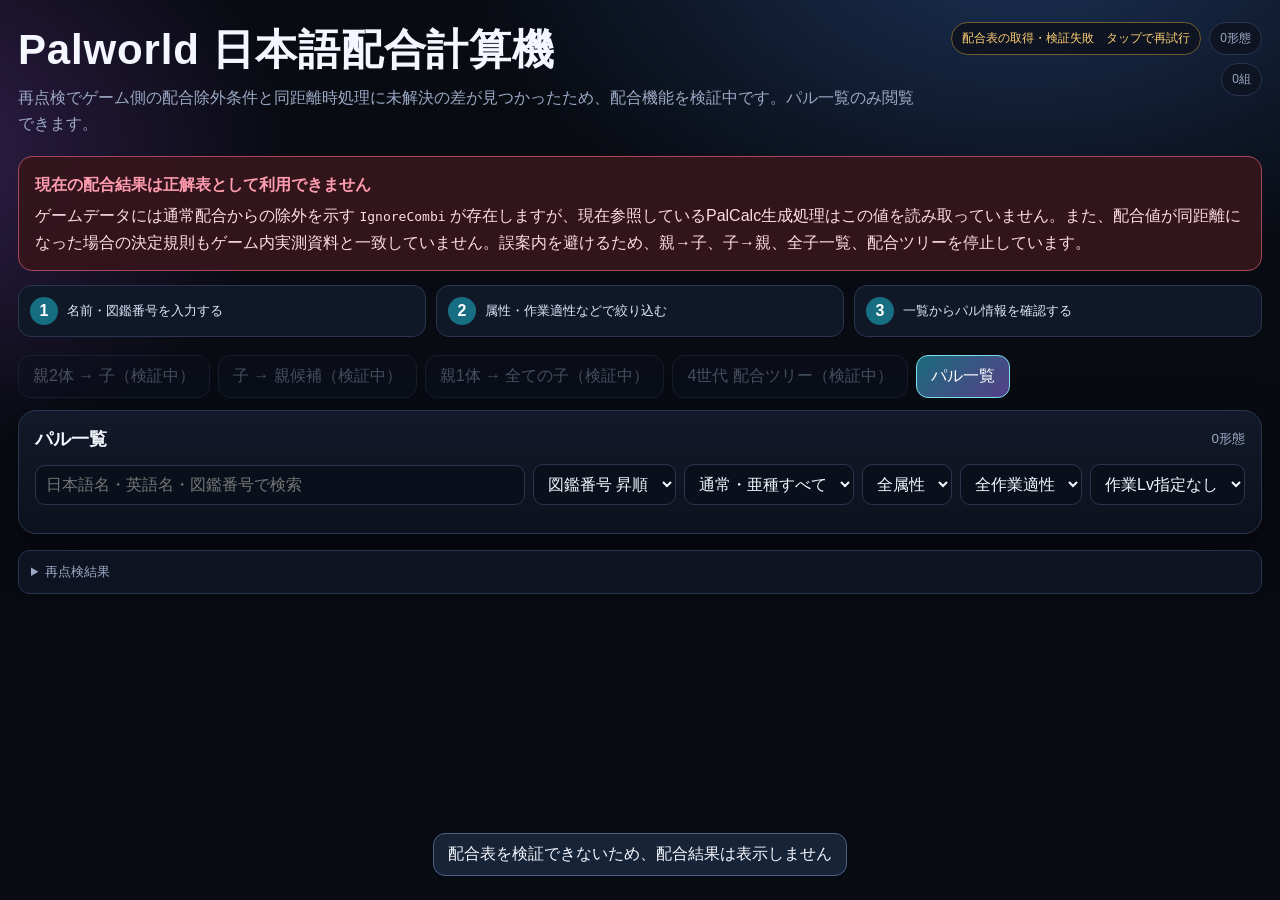
==== commit a8e699d9: "Mark breeding data unverified after IgnoreCombi audit" ====
--- a/palworld/index.html
+++ b/palworld/index.html
@@ -5,83 +5,71 @@
 <meta name="viewport" content="width=device-width,initial-scale=1,viewport-fit=cover">
 <meta name="color-scheme" content="dark">
 <title>Palworld 日本語配合計算機 1.0</title>
-<link rel="stylesheet" href="styles.css?v=20260716-gamedata1">
+<link rel="stylesheet" href="styles.css?v=20260716-recheck2">
+<style>
+.audit-stop{margin:0 0 14px;padding:14px 16px;border:1px solid #a6485c;border-radius:14px;background:#35151ded;color:#ffdce3;line-height:1.7}.audit-stop strong{display:block;margin-bottom:4px;color:#ff9caf}.tabs button:disabled{cursor:not-allowed;opacity:.42}.breeding-stopped{display:none!important}
+</style>
 </head>
 <body>
 <div class="app">
 <header class="hero">
  <div>
   <h1>Palworld 日本語配合計算機</h1>
-  <p class="sub">現行ゲームファイルから抽出された配合値・特殊配合を基に生成した配合表を使用します。親から子、子から親、全子候補、4世代の配合系譜を日本語で検索できます。</p>
+  <p class="sub">再点検でゲーム側の配合除外条件と同距離時処理に未解決の差が見つかったため、配合機能を検証中です。パル一覧のみ閲覧できます。</p>
  </div>
  <div class="status">
-  <span id="dataStatus" class="badge warn">ゲームデータ由来配合表を読込中</span>
+  <span id="dataStatus" class="badge warn">再点検不合格・配合検証中</span>
   <span id="palCount" class="badge">0形態</span>
-  <span id="comboCount" class="badge">0組</span>
+  <span id="comboCount" class="badge">検証中</span>
  </div>
 </header>
+<section class="audit-stop" role="alert">
+ <strong>現在の配合結果は正解表として利用できません</strong>
+ ゲームデータには通常配合からの除外を示す <code>IgnoreCombi</code> が存在しますが、現在参照しているPalCalc生成処理はこの値を読み取っていません。また、配合値が同距離になった場合の決定規則もゲーム内実測資料と一致していません。誤案内を避けるため、親→子、子→親、全子一覧、配合ツリーを停止しています。
+</section>
 <section class="howto" aria-label="選択中機能の使い方" aria-live="polite">
-  <div><b>1</b><span>「親Aを選択」を押す</span></div>
-  <div><b>2</b><span>「親Bを選択」を押す</span></div>
-  <div><b>3</b><span>子パルが表示される（性別依存は条件別）</span></div>
+ <div><b>1</b><span>名前・図鑑番号を入力する</span></div>
+ <div><b>2</b><span>属性・作業適性などで絞り込む</span></div>
+ <div><b>3</b><span>一覧からパル情報を確認する</span></div>
 </section>
 
 <nav class="tabs" id="tabs">
- <button data-tab="parents" class="active">親2体 → 子</button>
- <button data-tab="target">子 → 親候補</button>
- <button data-tab="offspring">親1体 → 全ての子</button>
- <button data-tab="tree">4世代 配合ツリー</button>
- <button data-tab="dex">パル一覧</button>
+ <button data-tab="parents" disabled>親2体 → 子（検証中）</button>
+ <button data-tab="target" disabled>子 → 親候補（検証中）</button>
+ <button data-tab="offspring" disabled>親1体 → 全ての子（検証中）</button>
+ <button data-tab="tree" disabled>4世代 配合ツリー（検証中）</button>
+ <button data-tab="dex" class="active">パル一覧</button>
 </nav>
 
 <main>
-<section id="view-parents" class="view panel">
- <div class="panel-title"><h2>親を2体選択</h2><small>ゲームデータ由来・性別依存対応</small></div>
- <div class="equation">
-  <button class="slot" id="parentA"></button><div class="op">＋</div>
-  <button class="slot" id="parentB"></button><div class="op">＝</div>
-  <div class="slot" id="childSlot"></div>
- </div>
- <div class="actions">
-  <button class="action" id="swapParents">入れ替え</button>
-  <button class="action danger" id="clearParents">クリア</button>
-  <button class="action" id="copyParents">結果をコピー</button>
- </div>
+<section id="view-parents" class="view panel breeding-stopped" hidden>
+ <div class="panel-title"><h2>親を2体選択</h2></div>
+ <div class="equation"><button class="slot" id="parentA"></button><div class="op">＋</div><button class="slot" id="parentB"></button><div class="op">＝</div><div class="slot" id="childSlot"></div></div>
+ <div class="actions"><button class="action" id="swapParents">入れ替え</button><button class="action danger" id="clearParents">クリア</button><button class="action" id="copyParents">結果をコピー</button></div>
  <div id="parentResults" class="results" style="margin-top:12px"></div>
 </section>
 
-<section id="view-target" class="view panel" hidden>
+<section id="view-target" class="view panel breeding-stopped" hidden>
  <div class="panel-title"><h2>作りたいパルから親を逆引き</h2><small id="targetCount"></small></div>
  <div class="control-grid"><button id="targetPick" class="pick-button"></button></div>
- <div class="list-toolbar">
-  <input id="targetFilter" placeholder="親の日本語名・英語名・図鑑番号で絞り込み">
-  <select id="targetSort"><option value="no">図鑑番号順</option><option value="name">日本語名順</option><option value="power">配合値順</option></select>
- </div>
+ <div class="list-toolbar"><input id="targetFilter" placeholder="親の日本語名・英語名・図鑑番号で絞り込み"><select id="targetSort"><option value="no">図鑑番号順</option><option value="name">日本語名順</option><option value="power">配合値順</option></select></div>
  <div id="targetResults" class="results"></div>
 </section>
 
-<section id="view-offspring" class="view panel" hidden>
+<section id="view-offspring" class="view panel breeding-stopped" hidden>
  <div class="panel-title"><h2>1体の親から作れる子を一覧表示</h2><small id="offspringCount"></small></div>
  <div class="control-grid"><button id="singleParentPick" class="pick-button"></button></div>
- <div class="list-toolbar">
-  <input id="offspringFilter" placeholder="相手または子の名前・番号で絞り込み">
-  <select id="offspringSort"><option value="child">子の図鑑番号順</option><option value="partner">相手の図鑑番号順</option><option value="name">子の日本語名順</option></select>
- </div>
+ <div class="list-toolbar"><input id="offspringFilter" placeholder="相手または子の名前・番号で絞り込み"><select id="offspringSort"><option value="child">子の図鑑番号順</option><option value="partner">相手の図鑑番号順</option><option value="name">子の日本語名順</option></select></div>
  <div id="offspringResults" class="results"></div>
 </section>
 
-<section id="view-tree" class="view panel" hidden>
- <div class="panel-title"><h2>4世代 配合系譜</h2><small>ドラッグ移動・ホイール／ピンチ拡大</small></div>
- <div class="tree-toolbar">
-  <div class="seg"><button data-orient="result" class="active">結果起点</button><button data-orient="parent">親起点</button></div>
-  <button id="treePick" class="action primary">起点パルを選択</button>
-  <label>世代 <select id="treeDepth" class="field"><option>1</option><option>2</option><option>3</option><option selected>4</option></select></label>
-  <button id="zoomOut" class="action">－</button><button id="zoomReset" class="action">100%</button><button id="zoomIn" class="action">＋</button>
- </div>
+<section id="view-tree" class="view panel breeding-stopped" hidden>
+ <div class="panel-title"><h2>4世代 配合系譜</h2></div>
+ <div class="tree-toolbar"><div class="seg"><button data-orient="result" class="active">結果起点</button><button data-orient="parent">親起点</button></div><button id="treePick" class="action primary">起点パルを選択</button><label>世代 <select id="treeDepth" class="field"><option>1</option><option>2</option><option>3</option><option selected>4</option></select></label><button id="zoomOut" class="action">－</button><button id="zoomReset" class="action">100%</button><button id="zoomIn" class="action">＋</button></div>
  <div class="tree-viewport" id="treeViewport"><div id="treeCanvas" class="tree-canvas"></div></div>
 </section>
 
-<section id="view-dex" class="view panel" hidden>
+<section id="view-dex" class="view panel">
  <div class="panel-title"><h2>パル一覧</h2><small id="dexCount"></small></div>
  <div class="list-toolbar">
   <input id="dexSearch" placeholder="日本語名・英語名・図鑑番号で検索">
@@ -95,11 +83,11 @@
 </section>
 
 <details class="info-box info">
- <summary>データ根拠と検証状態</summary>
- <p>配合結果はGenshinLabとの一致を正解条件にせず、PalCalcが現行PalworldのPAKから抽出した配合値、同率時優先順位、特殊配合データを基に生成した全配合表を参照します。</p>
- <p>288形態について全41,616ペアの存在、重複、逆引き、親1体からの全子一覧、性別依存結果を起動時に検査します。1件でも欠落や不整合があれば、配合結果を表示しません。</p>
- <p>GenshinLabとは多数の結果差がありますが、第三者サイトとの不一致だけでは誤りと判定しません。一方、現行ゲーム内で実際に生成された卵との全件照合は未完了であり、この表をPocketpair公式の完全配合表とは表示しません。</p>
- <p>配合表：<a href="https://github.com/tylercamp/palcalc/blob/8b7e2f779e47fddae16ddcb973e828ba20c02b80/PalCalc.Model/breeding.json" target="_blank" rel="noreferrer">PalCalc breeding.json</a>。生成処理：<a href="https://github.com/tylercamp/palcalc/blob/8b7e2f779e47fddae16ddcb973e828ba20c02b80/PalCalc.GenDB/PalBreedingCalculator.cs" target="_blank" rel="noreferrer">PalBreedingCalculator.cs</a>。パル画像：<a href="https://github.com/tylercamp/palcalc/tree/8b7e2f779e47fddae16ddcb973e828ba20c02b80/PalCalc.UI/Resources/Pals" target="_blank" rel="noreferrer">PalCalc Resources/Pals</a>（MIT License）。</p>
+ <summary>再点検結果</summary>
+ <p>PalCalcはPalworld 1.0向けに更新され、配合値、同率時優先順位、特殊配合をゲームファイルから抽出しています。しかし、ゲーム側のパルデータ構造にある <code>IgnoreCombi</code> を現在の読込クラスが保持しておらず、通常配合候補から除外すべき対象を完全には再現できていない可能性があります。</p>
+ <p>別のゲームデータ解析では、<code>IgnoreCombi</code> を通常配合の子候補から除外し、同距離時には親の平均レアリティに近い子を選ぶ方式が、複数のゲーム内実測例に一致したと報告されています。PalCalcの <code>CombiDuplicatePriority</code> 方式との優劣は未確定です。</p>
+ <p>また、PalCalcの元データには図鑑番号10000以上を割り当てたTerraria関連11種も含まれますが、この画面は従来それらを一律除外していました。したがって、288形態・41,616組という検査はPalCalc全体ではなく、アプリが切り出した部分集合の内部整合性しか保証していません。</p>
+ <p>再開条件は、配合可能対象、<code>IgnoreCombi</code>、特殊配合、性別条件、同距離時処理を含むデータを現行ゲーム結果と照合し、全対象ペアについて不一致0件を確認することです。</p>
 </details>
 </main>
 </div>
@@ -107,21 +95,18 @@
 <div class="modal" id="pickerModal">
  <div class="dialog" role="dialog" aria-modal="true" aria-label="パルを選択">
   <div class="dialog-head"><input id="pickerSearch" placeholder="日本語名・英語名・図鑑番号"><button id="pickerClose">閉じる</button></div>
-  <div class="filters">
-   <select id="pickerSort"><option value="asc">図鑑番号 昇順</option><option value="desc">図鑑番号 降順</option><option value="jp">日本語名順</option></select>
-   <select id="pickerVariant"><option value="all">すべて</option><option value="base">通常種</option><option value="variant">亜種</option></select>
-   <select id="pickerElement"><option value="">全属性</option></select>
-   <select id="pickerWork"><option value="">全作業</option></select>
-   <select id="pickerLevel"><option value="0">作業Lv指定なし</option><option value="1">Lv.1+</option><option value="2">Lv.2+</option><option value="3">Lv.3+</option><option value="4">Lv.4+</option><option value="5">Lv.5+</option></select>
-  </div>
+  <div class="filters"><select id="pickerSort"><option value="asc">図鑑番号 昇順</option><option value="desc">図鑑番号 降順</option><option value="jp">日本語名順</option></select><select id="pickerVariant"><option value="all">すべて</option><option value="base">通常種</option><option value="variant">亜種</option></select><select id="pickerElement"><option value="">全属性</option></select><select id="pickerWork"><option value="">全作業</option></select><select id="pickerLevel"><option value="0">作業Lv指定なし</option><option value="1">Lv.1+</option><option value="2">Lv.2+</option><option value="3">Lv.3+</option><option value="4">Lv.4+</option><option value="5">Lv.5+</option></select></div>
   <div id="pickerList" class="picker-list"></div>
  </div>
 </div>
 <div id="toast" class="toast"></div>
 
-<script src="data.js?v=20260716-gamedata1" defer></script>
-<script src="render.js?v=20260716-gamedata1" defer></script>
-<script src="picker-tree.js?v=20260716-gamedata1" defer></script>
-<script src="events.js?v=20260716-gamedata1" defer></script>
+<script src="data.js?v=20260716-recheck2" defer></script>
+<script src="render.js?v=20260716-recheck2" defer></script>
+<script src="picker-tree.js?v=20260716-recheck2" defer></script>
+<script src="events.js?v=20260716-recheck2" defer></script>
+<script>
+document.addEventListener('DOMContentLoaded',()=>{if(typeof updateHowto==='function')updateHowto('dex')});
+</script>
 </body>
 </html>
